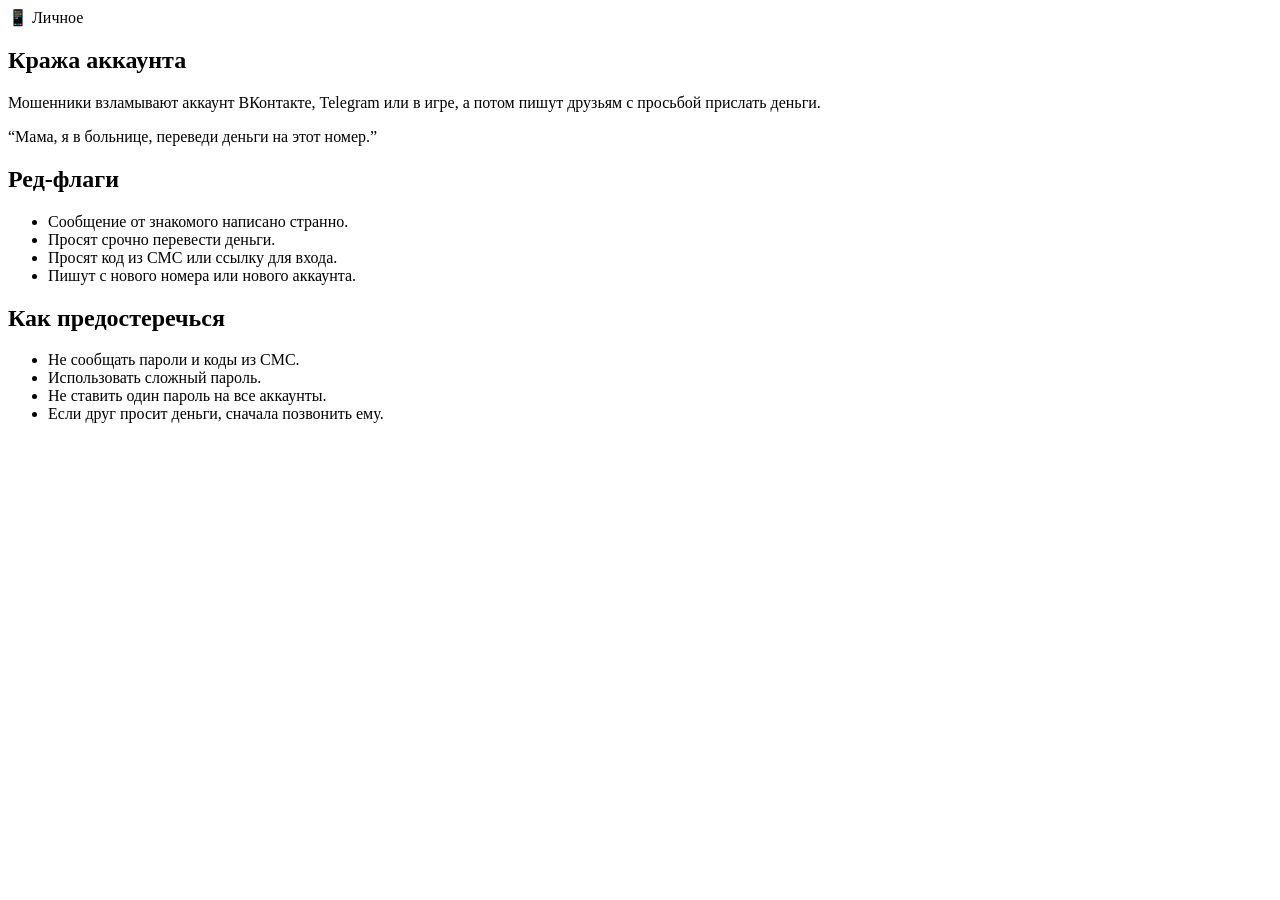
==== account-theft.html @ ca5f4fa9 "new description file" ====
<!DOCTYPE html>
<html lang="ru">
<head>
  <meta charset="UTF-8">
  <meta name="viewport" content="width=device-width, initial-scale=1.0">
  <title>Кража аккаунта</title>
  <link rel="stylesheet" href="account-theft.css">
</head>
<body>
  <main class="page">
    <section class="card">
      <div class="badge">📱 Личное</div>
      <h1>Кража аккаунта</h1>
      <p class="lead">Мошенники взламывают аккаунт ВКонтакте, Telegram или в игре, а потом пишут друзьям с просьбой прислать деньги.</p>

      <div class="example">
        “Мама, я в больнице, переведи деньги на этот номер.”
      </div>

      <div class="content-grid">
        <article>
          <h2>Ред-флаги</h2>
          <ul>
            <li>Сообщение от знакомого написано странно.</li>
            <li>Просят срочно перевести деньги.</li>
            <li>Просят код из СМС или ссылку для входа.</li>
            <li>Пишут с нового номера или нового аккаунта.</li>
          </ul>
        </article>

        <article>
          <h2>Как предостеречься</h2>
          <ul>
            <li>Не сообщать пароли и коды из СМС.</li>
            <li>Использовать сложный пароль.</li>
            <li>Не ставить один пароль на все аккаунты.</li>
            <li>Если друг просит деньги, сначала позвонить ему.</li>
          </ul>
        </article>
      </div>
    </section>
  </main>
</body>
</html>
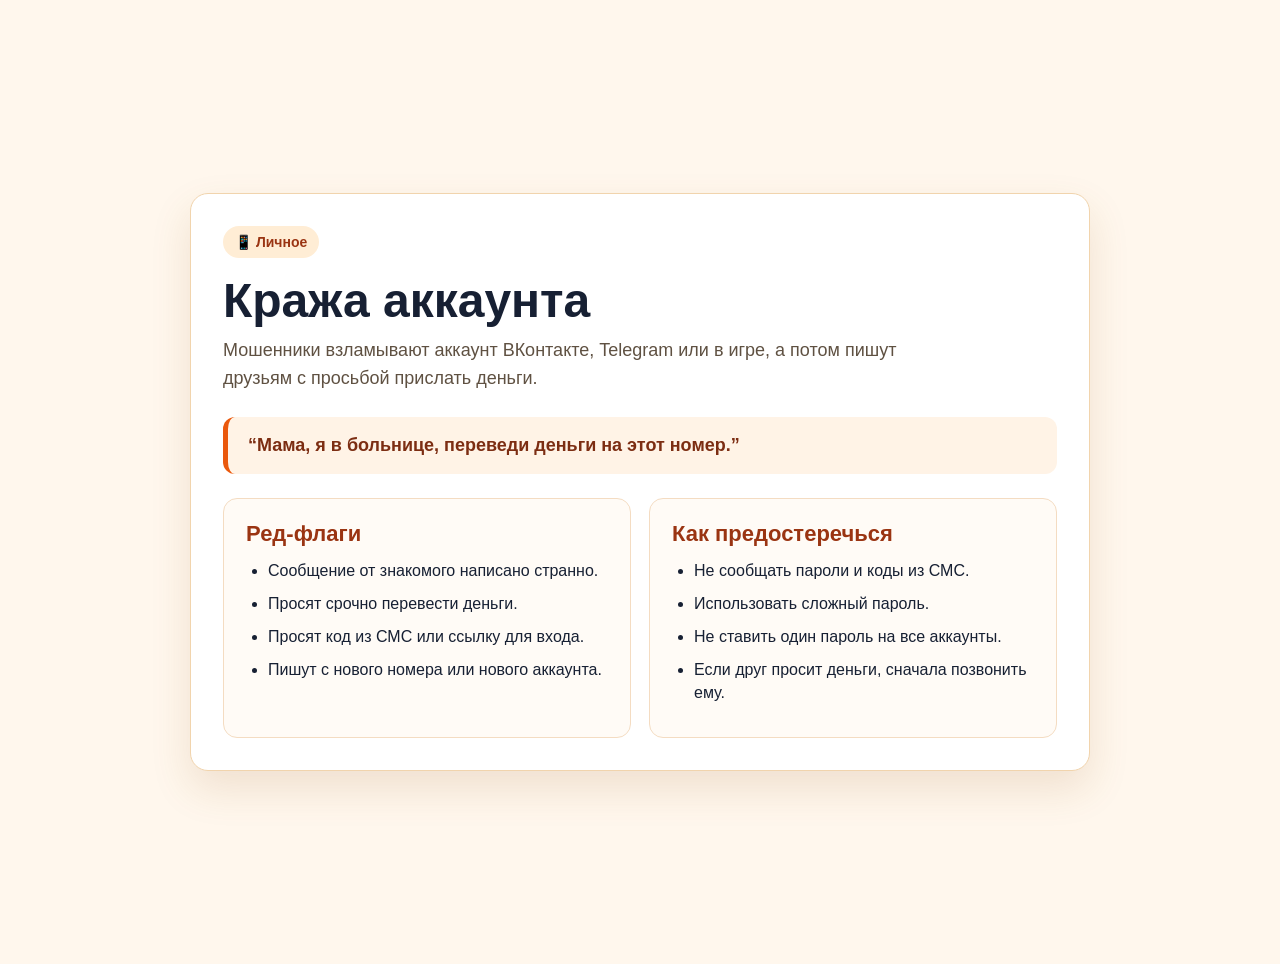
==== commit f1b9ba6d: "Update title and add CSS styles for phishing page" ====
--- a/account-theft.html
+++ b/account-theft.html
@@ -3,8 +3,112 @@
 <head>
   <meta charset="UTF-8">
   <meta name="viewport" content="width=device-width, initial-scale=1.0">
-  <title>Кража аккаунта</title>
-  <link rel="stylesheet" href="account-theft.css">
+  <title>Фишинг</title>
+  <style>
+    * {
+  box-sizing: border-box;
+}
+
+body {
+  margin: 0;
+  min-height: 100vh;
+  font-family: -apple-system, BlinkMacSystemFont, 'Segoe UI', sans-serif; background: #f5f5f0; padding: 2rem 1rem; color: #1a1a18;
+  color: #172033;
+  background: #fff7ed;
+}
+
+.page {
+  min-height: 100vh;
+  display: grid;
+  place-items: center;
+  padding: 32px 16px;
+}
+
+.card {
+  width: min(900px, 100%);
+  padding: 32px;
+  border-radius: 18px;
+  background: #ffffff;
+  border: 1px solid #f1d4ad;
+  box-shadow: 0 18px 40px rgba(148, 90, 28, 0.14);
+}
+
+.badge {
+  display: inline-flex;
+  align-items: center;
+  gap: 8px;
+  padding: 8px 12px;
+  border-radius: 999px;
+  background: #ffedd5;
+  color: #9a3412;
+  font-weight: 700;
+  font-size: 14px;
+}
+
+h1 {
+  margin: 18px 0 10px;
+  font-size: clamp(30px, 5vw, 48px);
+  line-height: 1.05;
+}
+
+.lead {
+  max-width: 720px;
+  margin: 0;
+  color: #5f5142;
+  font-size: 18px;
+  line-height: 1.55;
+}
+
+.example {
+  margin: 24px 0;
+  padding: 18px 20px;
+  border-left: 5px solid #ea580c;
+  border-radius: 12px;
+  background: #fff3e6;
+  color: #7c2d12;
+  font-size: 18px;
+  font-weight: 700;
+}
+
+.content-grid {
+  display: grid;
+  grid-template-columns: repeat(2, minmax(0, 1fr));
+  gap: 18px;
+}
+
+article {
+  padding: 22px;
+  border-radius: 14px;
+  background: #fffbf6;
+  border: 1px solid #f4dcc2;
+}
+
+h2 {
+  margin: 0 0 12px;
+  color: #9a3412;
+  font-size: 22px;
+}
+
+ul {
+  margin: 0;
+  padding-left: 22px;
+}
+
+li {
+  margin: 10px 0;
+  line-height: 1.45;
+}
+
+@media (max-width: 700px) {
+  .card {
+    padding: 22px;
+  }
+
+  .content-grid {
+    grid-template-columns: 1fr;
+  }
+}
+  </style>
 </head>
 <body>
   <main class="page">
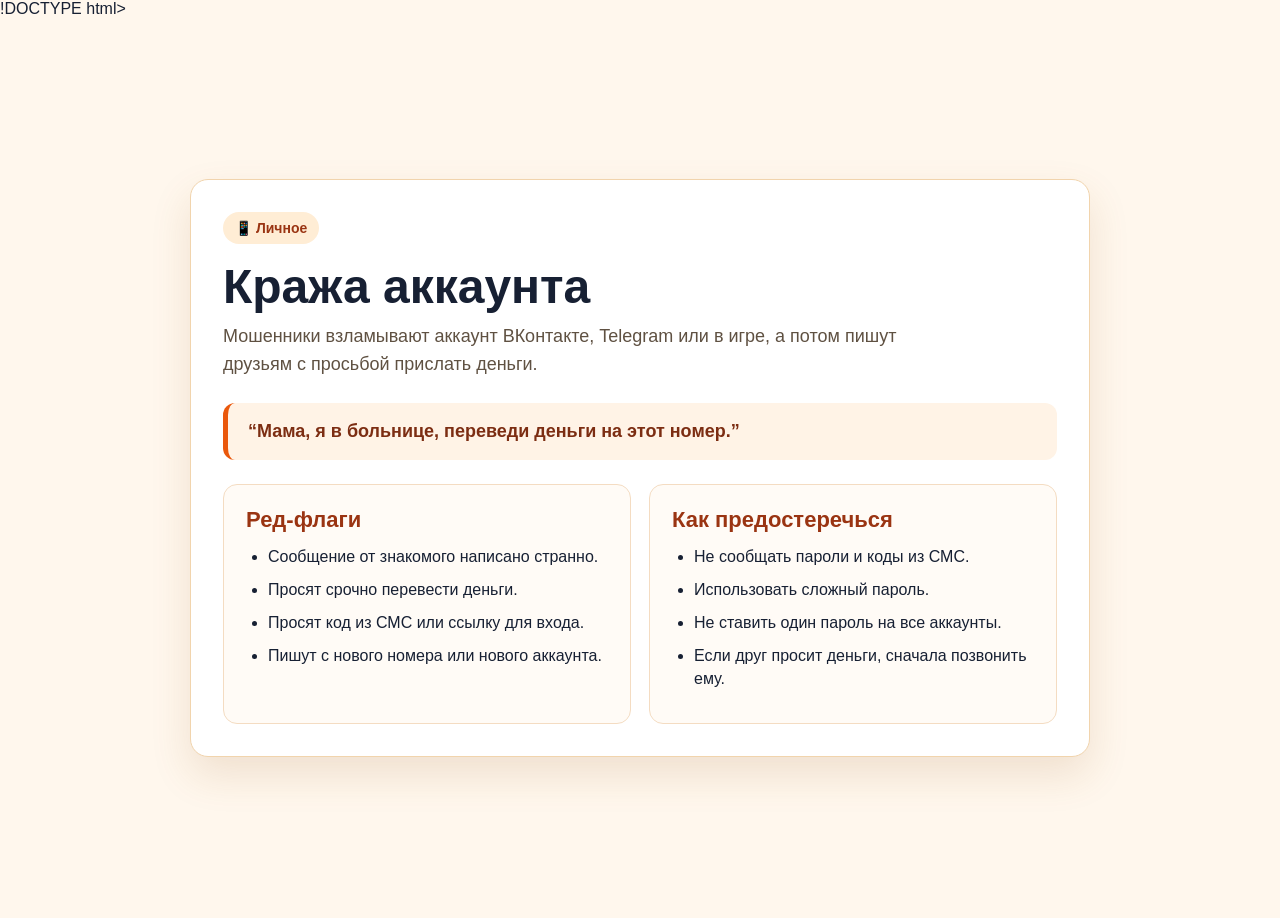
==== commit 82dd891f: "Update HTML structure and styles for account theft page" ====
--- a/account-theft.html
+++ b/account-theft.html
@@ -1,113 +1,113 @@
-<!DOCTYPE html>
+!DOCTYPE html>
 <html lang="ru">
 <head>
   <meta charset="UTF-8">
   <meta name="viewport" content="width=device-width, initial-scale=1.0">
+  <meta name="description" content="Что такое фишинг и как от него защититься">
   <title>Фишинг</title>
   <style>
     * {
-  box-sizing: border-box;
-}
+      box-sizing: border-box;
+    }
 
-body {
-  margin: 0;
-  min-height: 100vh;
-  font-family: -apple-system, BlinkMacSystemFont, 'Segoe UI', sans-serif; background: #f5f5f0; padding: 2rem 1rem; color: #1a1a18;
-  color: #172033;
-  background: #fff7ed;
-}
+    body {
+      margin: 0;
+      min-height: 100vh;
+      font-family: -apple-system, BlinkMacSystemFont, 'Segoe UI', Roboto, sans-serif;
+      background: #fff7ed;
+      color: #172033;
+    }
 
-.page {
-  min-height: 100vh;
-  display: grid;
-  place-items: center;
-  padding: 32px 16px;
-}
+    .page {
+      min-height: 100vh;
+      display: grid;
+      place-items: center;
+      padding: 32px 16px;
+    }
 
-.card {
-  width: min(900px, 100%);
-  padding: 32px;
-  border-radius: 18px;
-  background: #ffffff;
-  border: 1px solid #f1d4ad;
-  box-shadow: 0 18px 40px rgba(148, 90, 28, 0.14);
-}
+    .card {
+      width: min(900px, 100%);
+      padding: 32px;
+      border-radius: 18px;
+      background: #ffffff;
+      border: 1px solid #f1d4ad;
+      box-shadow: 0 18px 40px rgba(148, 90, 28, 0.14);
+    }
 
-.badge {
-  display: inline-flex;
-  align-items: center;
-  gap: 8px;
-  padding: 8px 12px;
-  border-radius: 999px;
-  background: #ffedd5;
-  color: #9a3412;
-  font-weight: 700;
-  font-size: 14px;
-}
+    .badge {
+      display: inline-flex;
+      align-items: center;
+      gap: 8px;
+      padding: 8px 12px;
+      border-radius: 999px;
+      background: #ffedd5;
+      color: #9a3412;
+      font-weight: 700;
+      font-size: 14px;
+    }
 
-h1 {
-  margin: 18px 0 10px;
-  font-size: clamp(30px, 5vw, 48px);
-  line-height: 1.05;
-}
+    h1 {
+      margin: 18px 0 10px;
+      font-size: clamp(30px, 5vw, 48px);
+      line-height: 1.05;
+    }
 
-.lead {
-  max-width: 720px;
-  margin: 0;
-  color: #5f5142;
-  font-size: 18px;
-  line-height: 1.55;
-}
+    .lead {
+      max-width: 720px;
+      margin: 0 0 24px;
+      color: #5f5142;
+      font-size: 18px;
+      line-height: 1.55;
+    }
 
-.example {
-  margin: 24px 0;
-  padding: 18px 20px;
-  border-left: 5px solid #ea580c;
-  border-radius: 12px;
-  background: #fff3e6;
-  color: #7c2d12;
-  font-size: 18px;
-  font-weight: 700;
-}
+    .example {
+      margin: 24px 0;
+      padding: 18px 20px;
+      border-left: 5px solid #ea580c;
+      border-radius: 12px;
+      background: #fff3e6;
+      color: #7c2d12;
+      font-size: 18px;
+      font-weight: 600;
+    }
 
-.content-grid {
-  display: grid;
-  grid-template-columns: repeat(2, minmax(0, 1fr));
-  gap: 18px;
-}
+    .content-grid {
+      display: grid;
+      grid-template-columns: repeat(2, minmax(0, 1fr));
+      gap: 18px;
+    }
 
-article {
-  padding: 22px;
-  border-radius: 14px;
-  background: #fffbf6;
-  border: 1px solid #f4dcc2;
-}
+    article {
+      padding: 22px;
+      border-radius: 14px;
+      background: #fffbf6;
+      border: 1px solid #f4dcc2;
+    }
 
-h2 {
-  margin: 0 0 12px;
-  color: #9a3412;
-  font-size: 22px;
-}
+    h2 {
+      margin: 0 0 12px;
+      color: #9a3412;
+      font-size: 22px;
+    }
 
-ul {
-  margin: 0;
-  padding-left: 22px;
-}
+    ul {
+      margin: 0;
+      padding-left: 22px;
+    }
 
-li {
-  margin: 10px 0;
-  line-height: 1.45;
-}
+    li {
+      margin: 10px 0;
+      line-height: 1.45;
+    }
 
-@media (max-width: 700px) {
-  .card {
-    padding: 22px;
-  }
-
-  .content-grid {
-    grid-template-columns: 1fr;
-  }
-}
+    @media (max-width: 700px) {
+      .card {
+        padding: 22px;
+      }
+      .content-grid {
+        grid-template-columns: 1fr;
+      }
+    }
   </style>
 </head>
 <body>
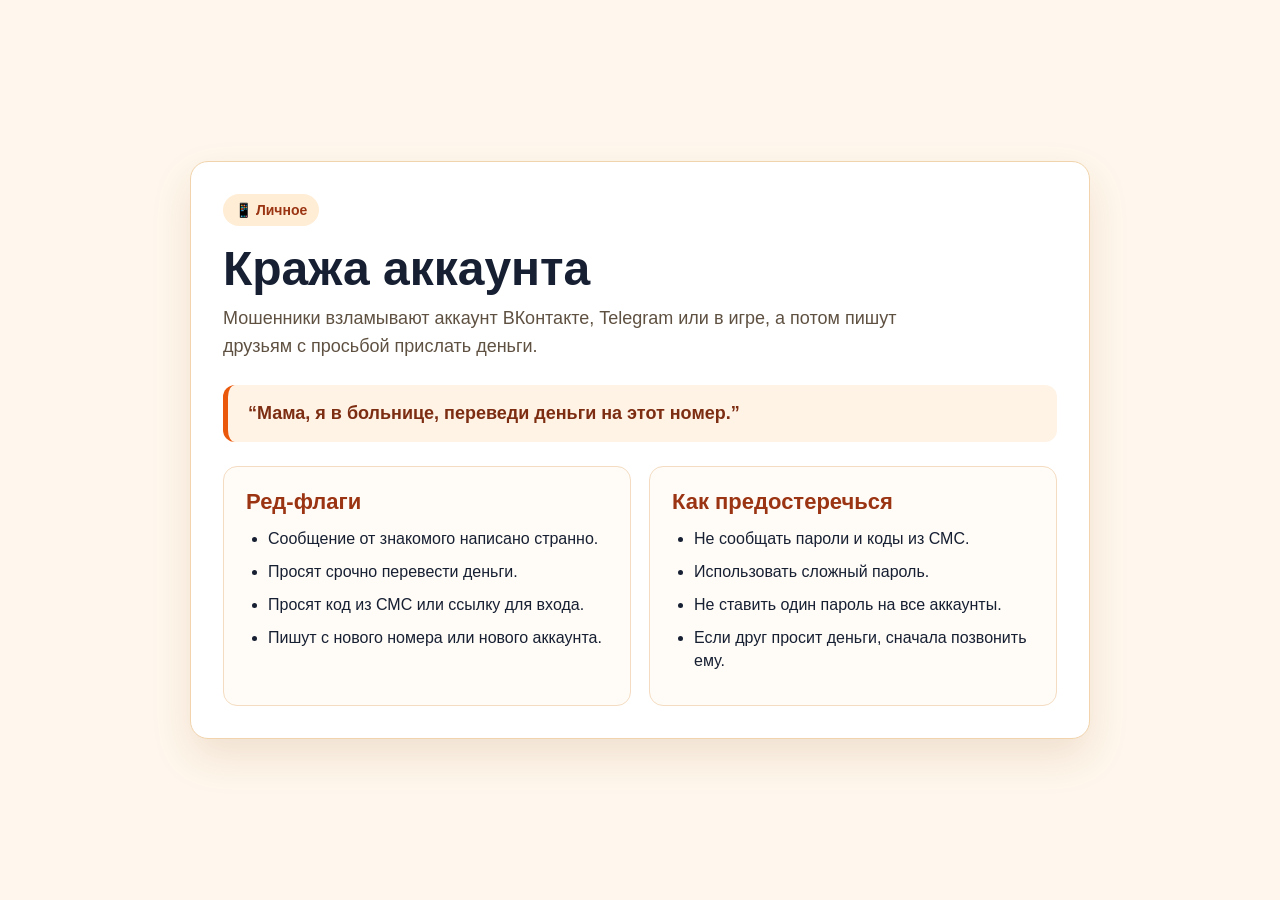
==== commit d3dffd21: "Fix DOCTYPE declaration in account-theft.html" ====
--- a/account-theft.html
+++ b/account-theft.html
@@ -1,10 +1,10 @@
-!DOCTYPE html>
+<!DOCTYPE html>
 <html lang="ru">
 <head>
   <meta charset="UTF-8">
   <meta name="viewport" content="width=device-width, initial-scale=1.0">
-  <meta name="description" content="Что такое фишинг и как от него защититься">
-  <title>Фишинг</title>
+  <meta name="description" content="Что такое кража аккаунта и как от неё защититься">
+  <title>Кража аккаунта</title>
   <style>
     * {
       box-sizing: border-box;
